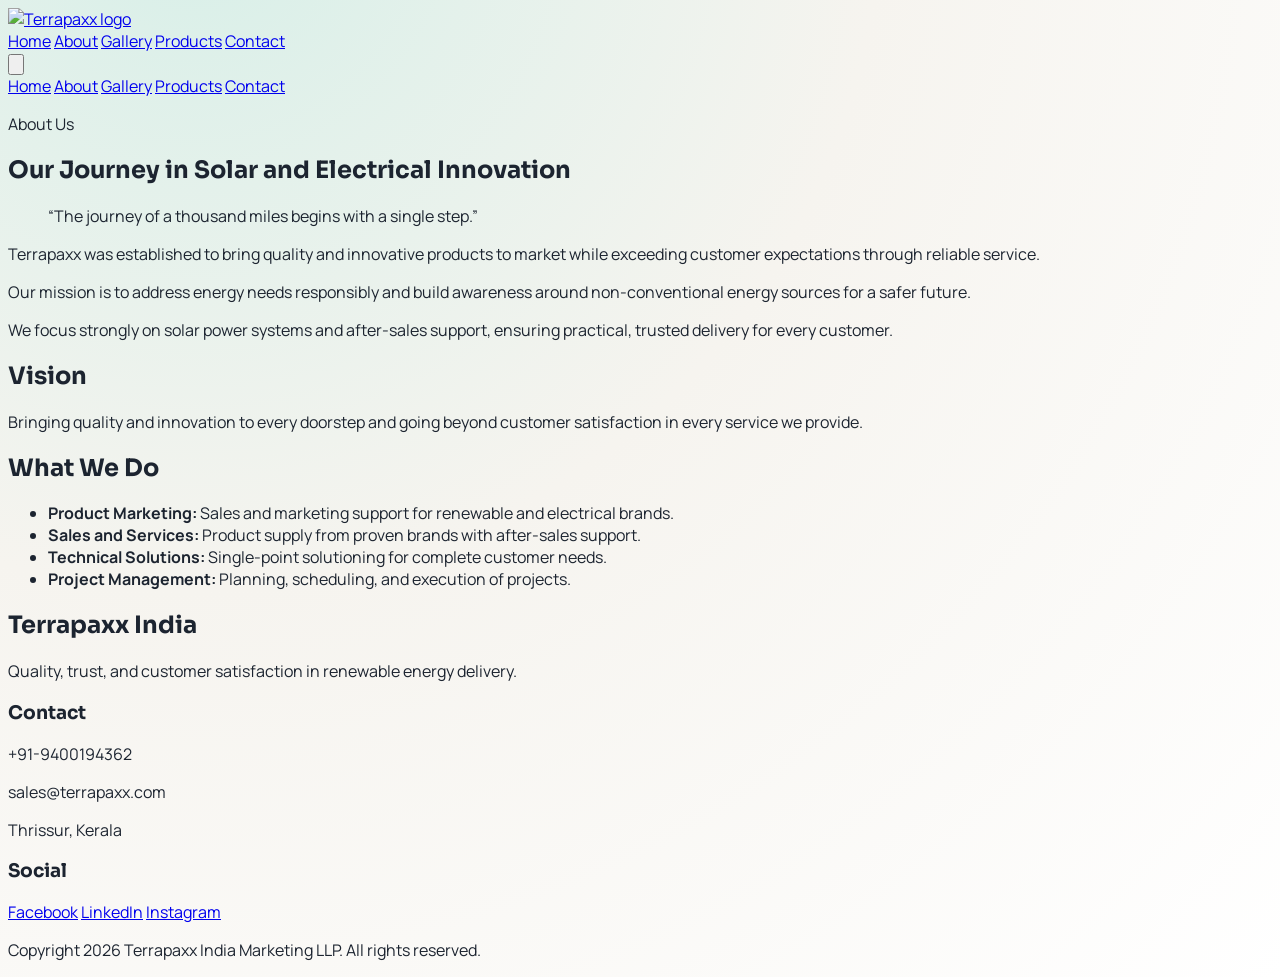
==== about/index.html @ 1fa040c9 "initial website setup for terapaxx" ====
<!doctype html>
<html lang="en">
<head>
  <meta charset="UTF-8">
  <meta name="viewport" content="width=device-width, initial-scale=1.0">
  <title>About Terrapaxx India</title>
  <meta name="description" content="Learn about Terrapaxx India mission, vision, and expertise in solar and electromechanical execution.">
  <meta property="og:title" content="About Terrapaxx India">
  <meta property="og:description" content="The journey, mission, and vision behind Terrapaxx India's renewable energy services.">
  <meta property="og:type" content="website">
  <meta property="og:url" content="https://www.terrapaxx.com/about/">
  <link rel="canonical" href="https://www.terrapaxx.com/about/">
  <link rel="preconnect" href="https://fonts.googleapis.com">
  <link rel="preconnect" href="https://fonts.gstatic.com" crossorigin>
  <link href="https://fonts.googleapis.com/css2?family=Manrope:wght@400;500;600;700;800&family=Sora:wght@500;600;700;800&display=swap" rel="stylesheet">
  <script src="https://cdn.tailwindcss.com"></script>
  <link rel="stylesheet" href="/assets/css/styles.css">
</head>
<body>
  <a class="skip-link" href="#mainContent">Skip to main content</a>
  <header class="site-header fixed inset-x-0 top-0 z-40 transition-all duration-300">
    <div class="mx-auto max-w-7xl px-4 sm:px-6 lg:px-8">
      <div class="flex h-20 items-center justify-between">
        <a href="/" class="flex items-center gap-3" aria-label="Terrapaxx home">
          <img src="https://www.terrapaxx.com/assets/images/terrapaxx-logo.png" alt="Terrapaxx logo" class="h-11 w-auto" loading="lazy">
        </a>
        <nav class="hidden items-center gap-7 md:flex" aria-label="Main navigation">
          <a href="/" data-nav-link class="text-sm font-semibold text-terra-ink transition hover:text-terra-teal">Home</a>
          <a href="/about/" data-nav-link class="text-sm font-semibold text-terra-ink transition hover:text-terra-teal">About</a>
          <a href="/gallery/" data-nav-link class="text-sm font-semibold text-terra-ink transition hover:text-terra-teal">Gallery</a>
          <a href="/products/" data-nav-link class="text-sm font-semibold text-terra-ink transition hover:text-terra-teal">Products</a>
          <a href="/contact-us/" data-nav-link class="rounded-full bg-terra-deep px-4 py-2 text-sm font-semibold text-white transition hover:bg-terra-teal">Contact</a>
        </nav>
        <button id="menuButton" class="md:hidden rounded-lg border border-slate-300 p-2" aria-expanded="false" aria-controls="mobileMenu" aria-label="Open menu">
          <svg xmlns="http://www.w3.org/2000/svg" class="h-6 w-6" fill="none" viewBox="0 0 24 24" stroke="currentColor"><path stroke-linecap="round" stroke-linejoin="round" stroke-width="1.8" d="M4 6h16M4 12h16M4 18h16" /></svg>
        </button>
      </div>
      <div id="mobileMenu" class="hidden border-t border-slate-200 pb-4 md:hidden">
        <nav class="mt-3 flex flex-col gap-2" aria-label="Mobile navigation">
          <a href="/" data-nav-link class="rounded-lg px-3 py-2 text-sm font-semibold text-terra-ink hover:bg-slate-100">Home</a>
          <a href="/about/" data-nav-link class="rounded-lg px-3 py-2 text-sm font-semibold text-terra-ink hover:bg-slate-100">About</a>
          <a href="/gallery/" data-nav-link class="rounded-lg px-3 py-2 text-sm font-semibold text-terra-ink hover:bg-slate-100">Gallery</a>
          <a href="/products/" data-nav-link class="rounded-lg px-3 py-2 text-sm font-semibold text-terra-ink hover:bg-slate-100">Products</a>
          <a href="/contact-us/" data-nav-link class="rounded-lg bg-terra-deep px-3 py-2 text-sm font-semibold text-white">Contact</a>
        </nav>
      </div>
    </div>
  </header>

  <main id="mainContent" class="pt-24">
    <section class="mx-auto max-w-6xl px-4 py-14 sm:px-6 lg:px-8">
      <div class="reveal rounded-3xl bg-white p-8 shadow-sm ring-1 ring-slate-200 sm:p-10">
        <p class="text-xs font-bold uppercase tracking-[0.18em] text-terra-teal">About Us</p>
        <h1 class="mt-3 text-4xl font-extrabold text-terra-deep">Our Journey in Solar and Electrical Innovation</h1>
        <blockquote class="mt-6 border-l-4 border-terra-gold pl-4 text-slate-700">“The journey of a thousand miles begins with a single step.”</blockquote>
        <div class="mt-6 space-y-4 text-slate-700">
          <p>Terrapaxx was established to bring quality and innovative products to market while exceeding customer expectations through reliable service.</p>
          <p>Our mission is to address energy needs responsibly and build awareness around non-conventional energy sources for a safer future.</p>
          <p>We focus strongly on solar power systems and after-sales support, ensuring practical, trusted delivery for every customer.</p>
        </div>
      </div>
    </section>

    <section class="mx-auto max-w-6xl px-4 pb-16 sm:px-6 lg:px-8">
      <div class="grid gap-6 md:grid-cols-2">
        <article class="reveal rounded-2xl bg-white p-6 shadow-sm ring-1 ring-slate-200">
          <h2 class="text-2xl font-bold text-terra-deep">Vision</h2>
          <p class="mt-3 text-slate-700">Bringing quality and innovation to every doorstep and going beyond customer satisfaction in every service we provide.</p>
        </article>
        <article class="reveal rounded-2xl bg-white p-6 shadow-sm ring-1 ring-slate-200">
          <h2 class="text-2xl font-bold text-terra-deep">What We Do</h2>
          <ul class="mt-3 space-y-3 text-slate-700">
            <li><strong>Product Marketing:</strong> Sales and marketing support for renewable and electrical brands.</li>
            <li><strong>Sales and Services:</strong> Product supply from proven brands with after-sales support.</li>
            <li><strong>Technical Solutions:</strong> Single-point solutioning for complete customer needs.</li>
            <li><strong>Project Management:</strong> Planning, scheduling, and execution of projects.</li>
          </ul>
        </article>
      </div>
    </section>
  </main>

  <footer class="border-t border-slate-200 bg-white/90">
    <div class="mx-auto grid max-w-7xl gap-10 px-4 py-10 sm:px-6 md:grid-cols-3 lg:px-8">
      <div>
        <h2 class="text-lg font-bold text-terra-deep">Terrapaxx India</h2>
        <p class="mt-2 text-sm text-slate-600">Quality, trust, and customer satisfaction in renewable energy delivery.</p>
      </div>
      <div>
        <h3 class="text-sm font-bold uppercase tracking-wide text-slate-500">Contact</h3>
        <p class="mt-2 text-sm text-slate-700">+91-9400194362</p>
        <p class="text-sm text-slate-700">sales@terrapaxx.com</p>
        <p class="text-sm text-slate-700">Thrissur, Kerala</p>
      </div>
      <div>
        <h3 class="text-sm font-bold uppercase tracking-wide text-slate-500">Social</h3>
        <div class="mt-2 flex gap-4 text-sm font-semibold">
          <a class="text-terra-teal hover:underline" href="https://web.facebook.com/terrapaxx/" target="_blank" rel="noopener">Facebook</a>
          <a class="text-terra-teal hover:underline" href="https://www.linkedin.com/company/terrapaxx-india-marketing-llp" target="_blank" rel="noopener">LinkedIn</a>
          <a class="text-terra-teal hover:underline" href="https://www.instagram.com/terrapaxx_india?igsh=eGJqOGloN3NxOTlw" target="_blank" rel="noopener">Instagram</a>
        </div>
      </div>
    </div>
    <p class="border-t border-slate-200 py-4 text-center text-xs text-slate-500">Copyright <span id="currentYear"></span> Terrapaxx India Marketing LLP. All rights reserved.</p>
  </footer>

  <script src="/assets/js/main.js" defer></script>
</body>
</html>
---- assets/css/styles.css ----
:root {
  --brand-deep: #0f3d3e;
  --brand-teal: #1f7a7a;
  --brand-sand: #f6f4ef;
  --brand-gold: #f2a900;
  --brand-ink: #1c2430;
}

html {
  scroll-behavior: smooth;
}

body {
  font-family: "Manrope", sans-serif;
  color: var(--brand-ink);
  background: radial-gradient(circle at 15% -10%, #d7efe8 0%, #f6f4ef 45%, #ffffff 100%);
}

h1,
h2,
h3 {
  font-family: "Sora", sans-serif;
}

.site-header.scrolled {
  background-color: rgba(255, 255, 255, 0.88);
  backdrop-filter: blur(10px);
  box-shadow: 0 8px 30px rgba(16, 42, 67, 0.08);
}

.hero-grid {
  position: relative;
  overflow: hidden;
  background-color: rgba(255, 255, 255, 0.5);
  backdrop-filter: blur(12px);
  -webkit-backdrop-filter: blur(12px);
  background-image: linear-gradient(145deg, rgba(31, 122, 122, 0.11), rgba(242, 169, 0, 0.11));
  border: 1px solid rgba(31, 122, 122, 0.2);
}

.mobile-menu-glass {
  margin-top: 0.35rem;
  border-radius: 0.9rem;
  border: 1px solid rgba(15, 61, 62, 0.16);
  background: rgba(255, 255, 255, 0.5);
  backdrop-filter: blur(16px);
  -webkit-backdrop-filter: blur(16px);
  box-shadow: 0 14px 30px rgba(20, 55, 76, 0.16);
}

.hero-gallery-layer {
  position: absolute;
  inset: 0;
  z-index: 0;
  opacity: 0.5;
  pointer-events: none;
}

.hero-gallery-track {
  display: grid;
  grid-template-columns: repeat(4, minmax(0, 1fr));
  gap: 0.6rem;
  padding: 0.6rem;
  height: 100%;
  animation: heroPan 14s ease-in-out infinite alternate;
}

.hero-gallery-thumb {
  position: relative;
  width: 100%;
  height: 100%;
  min-height: 110px;
  object-fit: cover;
  border-radius: 0.95rem;
  filter: saturate(0.92) contrast(1.03);
  box-shadow: 0 8px 22px rgba(15, 61, 62, 0.18);
  animation: heroFloat 5.5s ease-in-out infinite;
}

.hero-gallery-thumb:nth-child(2) {
  animation-delay: 0.7s;
}

.hero-gallery-thumb:nth-child(3) {
  animation-delay: 1.5s;
}

.hero-gallery-thumb:nth-child(4) {
  animation-delay: 2.2s;
}

@keyframes heroPan {
  from {
    transform: translateX(-10px) translateY(6px) scale(1.01);
  }
  to {
    transform: translateX(10px) translateY(-6px) scale(1.03);
  }
}

@keyframes heroFloat {
  0% {
    transform: translateY(0) scale(1);
  }
  50% {
    transform: translateY(-8px) scale(1.04);
  }
  100% {
    transform: translateY(0) scale(1);
  }
}

.reveal {
  opacity: 0;
  transform: translateY(14px);
  transition: opacity 0.55s ease, transform 0.55s ease;
}

.reveal.show {
  opacity: 1;
  transform: translateY(0);
}

.gallery-card img {
  transition: transform 0.35s ease;
}

.gallery-card:hover img,
.gallery-card:focus-within img {
  transform: scale(1.04);
}

.reach-card {
  transition: transform 0.24s ease, box-shadow 0.24s ease, border-color 0.24s ease, background-color 0.24s ease;
}

.reach-card:hover,
.reach-card:focus-visible {
  transform: translateY(-4px);
  box-shadow: 0 10px 20px rgba(15, 61, 62, 0.14);
}

.lightbox {
  background: rgba(8, 15, 28, 0.88);
}

.link-active {
  color: var(--brand-teal);
  font-weight: 700;
}

.skip-link {
  position: absolute;
  left: -999px;
  top: auto;
  width: 1px;
  height: 1px;
  overflow: hidden;
}

.skip-link:focus {
  left: 1rem;
  top: 1rem;
  width: auto;
  height: auto;
  z-index: 999;
  background: #fff;
  color: #000;
  padding: 0.5rem 0.75rem;
  border-radius: 0.5rem;
  box-shadow: 0 6px 18px rgba(0, 0, 0, 0.2);
}

:focus-visible {
  outline: 3px solid rgba(31, 122, 122, 0.55);
  outline-offset: 3px;
}

@media (prefers-reduced-motion: reduce) {
  .hero-gallery-track,
  .hero-gallery-thumb {
    animation: none;
  }

  .reach-card {
    transition: none;
  }

  .reach-card:hover,
  .reach-card:focus-visible {
    transform: none;
    box-shadow: none;
  }
}
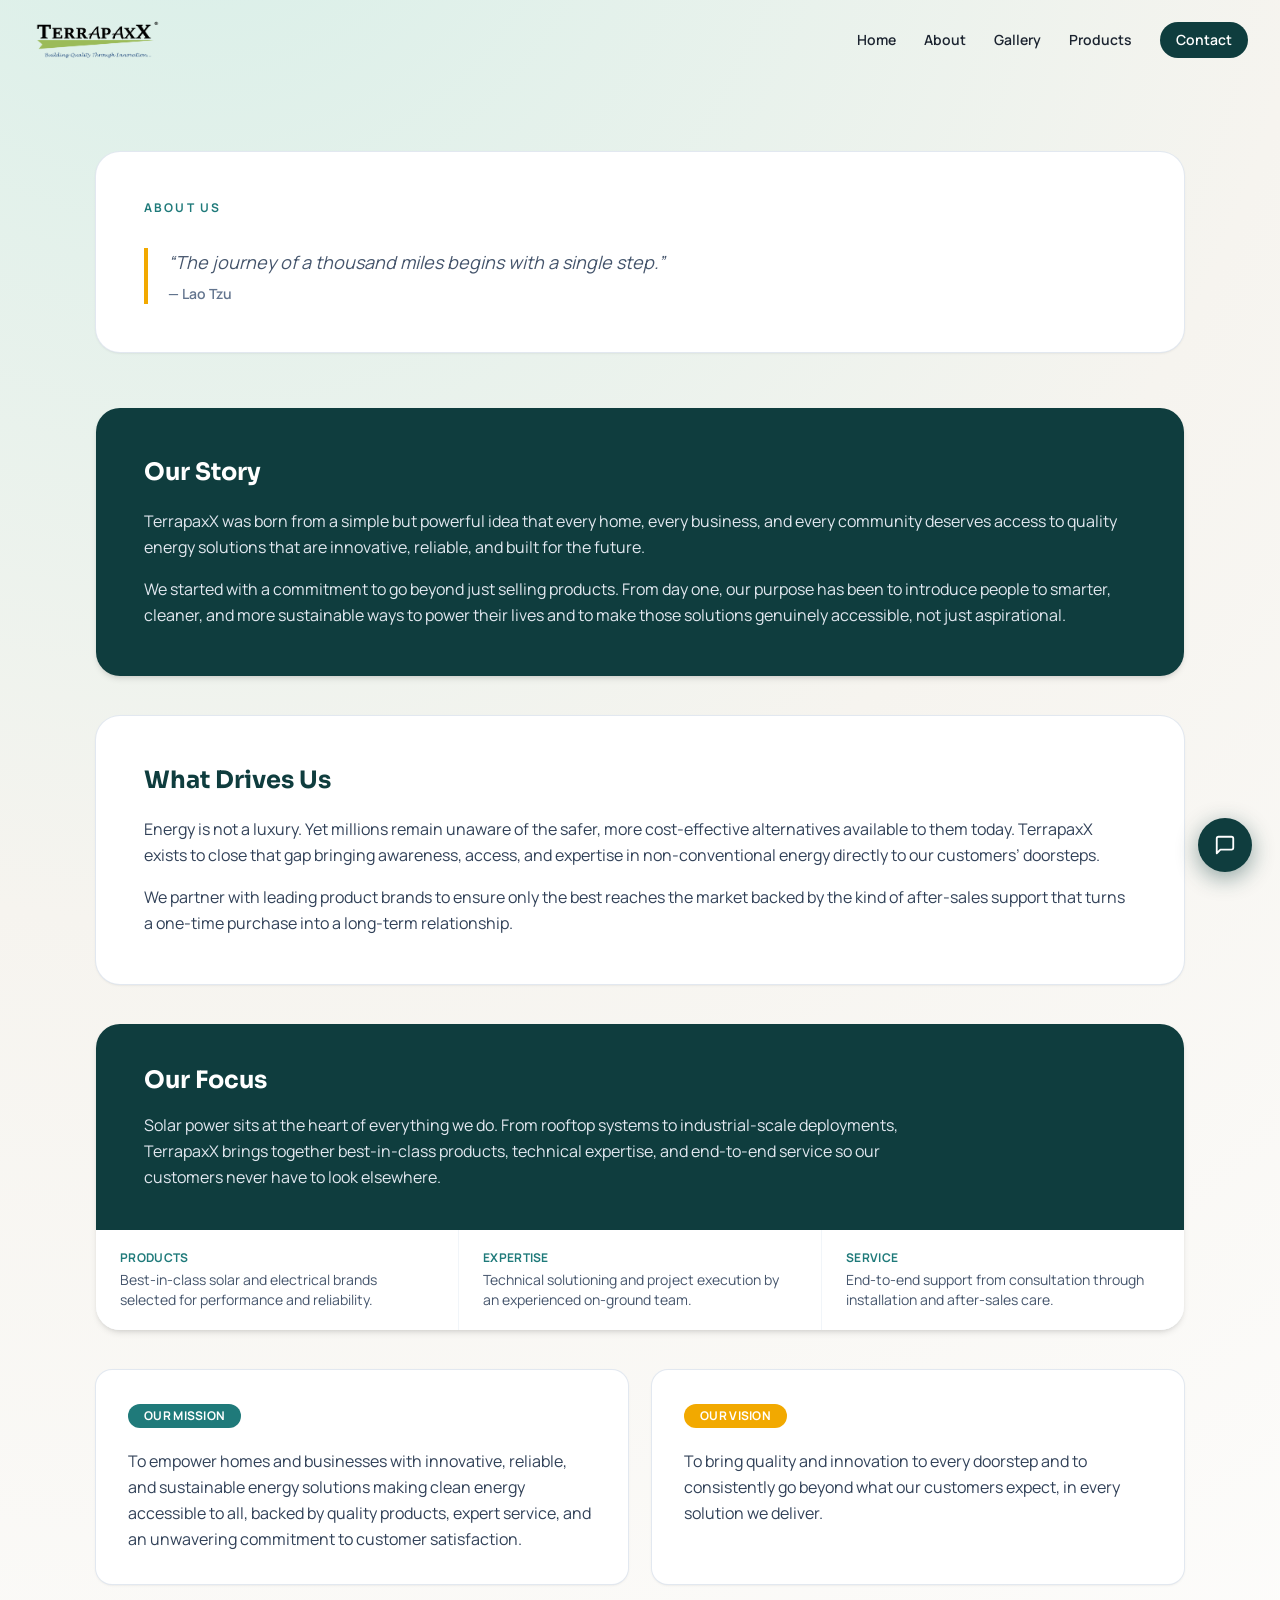
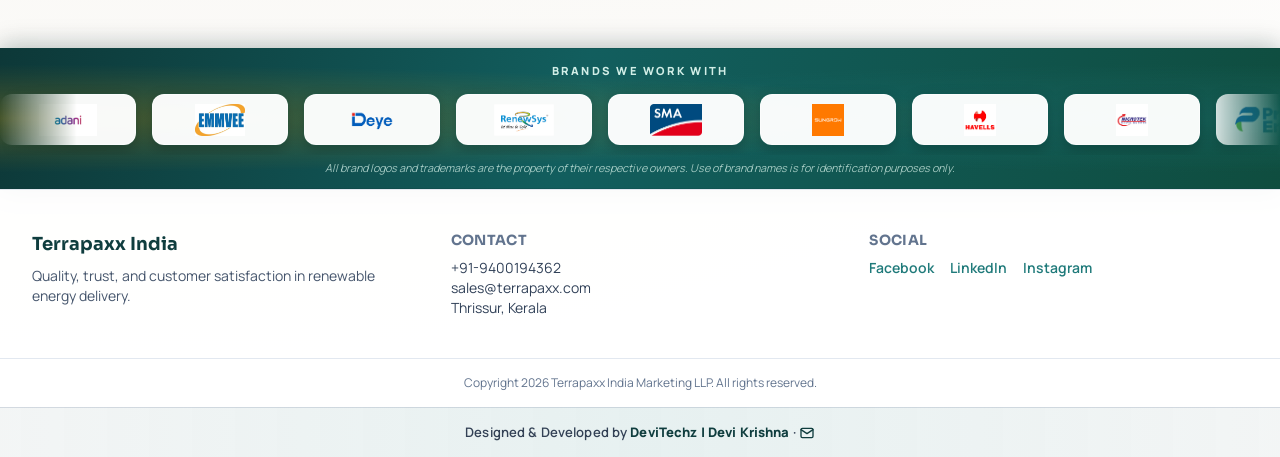
==== commit 84631f6f: "Add solar power and water heater product pages, and configure Tailwind CSS - Created new HTML pages " ====
--- a/about/index.html
+++ b/about/index.html
@@ -13,7 +13,7 @@
   <link rel="preconnect" href="https://fonts.googleapis.com">
   <link rel="preconnect" href="https://fonts.gstatic.com" crossorigin>
   <link href="https://fonts.googleapis.com/css2?family=Manrope:wght@400;500;600;700;800&family=Sora:wght@500;600;700;800&display=swap" rel="stylesheet">
-  <script src="https://cdn.tailwindcss.com"></script>
+  <link rel="stylesheet" href="/assets/css/tailwind.css">
   <link rel="stylesheet" href="/assets/css/styles.css">
 </head>
 <body>
@@ -22,7 +22,7 @@
     <div class="mx-auto max-w-7xl px-4 sm:px-6 lg:px-8">
       <div class="flex h-20 items-center justify-between">
         <a href="/" class="flex items-center gap-3" aria-label="Terrapaxx home">
-          <img src="https://www.terrapaxx.com/assets/images/terrapaxx-logo.png" alt="Terrapaxx logo" class="h-11 w-auto" loading="lazy">
+          <img src="/assets/images/terrapaxx-logo.png" alt="Terrapaxx logo" class="h-11 w-auto" loading="lazy">
         </a>
         <nav class="hidden items-center gap-7 md:flex" aria-label="Main navigation">
           <a href="/" data-nav-link class="text-sm font-semibold text-terra-ink transition hover:text-terra-teal">Home</a>
@@ -48,38 +48,114 @@
   </header>
 
   <main id="mainContent" class="pt-24">
+
+    <!-- Hero / Intro -->
     <section class="mx-auto max-w-6xl px-4 py-14 sm:px-6 lg:px-8">
-      <div class="reveal rounded-3xl bg-white p-8 shadow-sm ring-1 ring-slate-200 sm:p-10">
+      <div class="reveal rounded-3xl bg-white p-8 shadow-sm ring-1 ring-slate-200 sm:p-12">
         <p class="text-xs font-bold uppercase tracking-[0.18em] text-terra-teal">About Us</p>
-        <h1 class="mt-3 text-4xl font-extrabold text-terra-deep">Our Journey in Solar and Electrical Innovation</h1>
-        <blockquote class="mt-6 border-l-4 border-terra-gold pl-4 text-slate-700">“The journey of a thousand miles begins with a single step.”</blockquote>
-        <div class="mt-6 space-y-4 text-slate-700">
-          <p>Terrapaxx was established to bring quality and innovative products to market while exceeding customer expectations through reliable service.</p>
-          <p>Our mission is to address energy needs responsibly and build awareness around non-conventional energy sources for a safer future.</p>
-          <p>We focus strongly on solar power systems and after-sales support, ensuring practical, trusted delivery for every customer.</p>
+        <blockquote class="mt-8 border-l-4 border-terra-gold pl-5">
+          <p class="text-lg italic text-slate-600">“The journey of a thousand miles begins with a single step.”</p>
+          <footer class="mt-2 text-sm font-semibold text-slate-500">— Lao Tzu</footer>
+        </blockquote>
+      </div>
+    </section>
+
+    <!-- Our Story -->
+    <section class="mx-auto max-w-6xl px-4 pb-10 sm:px-6 lg:px-8">
+      <div class="reveal rounded-3xl bg-terra-deep p-8 text-white shadow-md sm:p-12">
+        <h2 class="text-2xl font-bold">Our Story</h2>
+        <div class="mt-5 space-y-4 leading-relaxed text-slate-200">
+          <p>TerrapaxX was born from a simple but powerful idea that every home, every business, and every community deserves access to quality energy solutions that are innovative, reliable, and built for the future.</p>
+          <p>We started with a commitment to go beyond just selling products. From day one, our purpose has been to introduce people to smarter, cleaner, and more sustainable ways to power their lives and to make those solutions genuinely accessible, not just aspirational.</p>
         </div>
       </div>
     </section>
 
+    <!-- What Drives Us -->
+    <section class="mx-auto max-w-6xl px-4 pb-10 sm:px-6 lg:px-8">
+      <div class="reveal rounded-3xl bg-white p-8 shadow-sm ring-1 ring-slate-200 sm:p-12">
+        <h2 class="text-2xl font-bold text-terra-deep">What Drives Us</h2>
+        <div class="mt-5 space-y-4 leading-relaxed text-slate-700">
+          <p>Energy is not a luxury. Yet millions remain unaware of the safer, more cost-effective alternatives available to them today. TerrapaxX exists to close that gap bringing awareness, access, and expertise in non-conventional energy directly to our customers’ doorsteps.</p>
+          <p>We partner with leading product brands to ensure only the best reaches the market backed by the kind of after-sales support that turns a one-time purchase into a long-term relationship.</p>
+        </div>
+      </div>
+    </section>
+
+    <!-- Our Focus -->
+    <section class="mx-auto max-w-6xl px-4 pb-10 sm:px-6 lg:px-8">
+      <div class="reveal overflow-hidden rounded-3xl shadow-md">
+        <div class="bg-terra-deep px-8 py-10 sm:px-12">
+          <h2 class="text-2xl font-bold text-white">Our Focus</h2>
+          <p class="mt-4 max-w-3xl leading-relaxed text-slate-200">Solar power sits at the heart of everything we do. From rooftop systems to industrial-scale deployments, TerrapaxX brings together best-in-class products, technical expertise, and end-to-end service so our customers never have to look elsewhere.</p>
+        </div>
+        <div class="grid gap-px bg-slate-100 sm:grid-cols-3">
+          <div class="bg-white px-6 py-5">
+            <p class="text-xs font-bold uppercase tracking-wide text-terra-teal">Products</p>
+            <p class="mt-1 text-sm text-slate-600">Best-in-class solar and electrical brands selected for performance and reliability.</p>
+          </div>
+          <div class="bg-white px-6 py-5">
+            <p class="text-xs font-bold uppercase tracking-wide text-terra-teal">Expertise</p>
+            <p class="mt-1 text-sm text-slate-600">Technical solutioning and project execution by an experienced on-ground team.</p>
+          </div>
+          <div class="bg-white px-6 py-5">
+            <p class="text-xs font-bold uppercase tracking-wide text-terra-teal">Service</p>
+            <p class="mt-1 text-sm text-slate-600">End-to-end support from consultation through installation and after-sales care.</p>
+          </div>
+        </div>
+      </div>
+    </section>
+
+    <!-- Mission & Vision -->
     <section class="mx-auto max-w-6xl px-4 pb-16 sm:px-6 lg:px-8">
       <div class="grid gap-6 md:grid-cols-2">
-        <article class="reveal rounded-2xl bg-white p-6 shadow-sm ring-1 ring-slate-200">
-          <h2 class="text-2xl font-bold text-terra-deep">Vision</h2>
-          <p class="mt-3 text-slate-700">Bringing quality and innovation to every doorstep and going beyond customer satisfaction in every service we provide.</p>
+        <article class="reveal rounded-2xl bg-white p-8 shadow-sm ring-1 ring-slate-200">
+          <span class="inline-block rounded-full bg-terra-teal px-4 py-1 text-xs font-bold uppercase tracking-wide text-white">Our Mission</span>
+          <p class="mt-5 leading-relaxed text-slate-700">To empower homes and businesses with innovative, reliable, and sustainable energy solutions making clean energy accessible to all, backed by quality products, expert service, and an unwavering commitment to customer satisfaction.</p>
         </article>
-        <article class="reveal rounded-2xl bg-white p-6 shadow-sm ring-1 ring-slate-200">
-          <h2 class="text-2xl font-bold text-terra-deep">What We Do</h2>
-          <ul class="mt-3 space-y-3 text-slate-700">
-            <li><strong>Product Marketing:</strong> Sales and marketing support for renewable and electrical brands.</li>
-            <li><strong>Sales and Services:</strong> Product supply from proven brands with after-sales support.</li>
-            <li><strong>Technical Solutions:</strong> Single-point solutioning for complete customer needs.</li>
-            <li><strong>Project Management:</strong> Planning, scheduling, and execution of projects.</li>
-          </ul>
+        <article class="reveal rounded-2xl bg-white p-8 shadow-sm ring-1 ring-slate-200">
+          <span class="inline-block rounded-full bg-terra-gold px-4 py-1 text-xs font-bold uppercase tracking-wide text-white">Our Vision</span>
+          <p class="mt-5 leading-relaxed text-slate-700">To bring quality and innovation to every doorstep and to consistently go beyond what our customers expect, in every solution we deliver.</p>
         </article>
       </div>
     </section>
+
   </main>
 
+  <section class="brand-marquee" aria-label="Partner brands">
+    <p class="brand-marquee-heading">Brands We Work With</p>
+    <div class="brand-marquee-viewport">
+      <div class="brand-marquee-track">
+        <div class="brand-marquee-group">
+          <div class="brand-logo-chip"><img src="/assets/images/logos/Adani.jpg" alt="Adani" loading="lazy"></div>
+          <div class="brand-logo-chip"><img src="/assets/images/logos/EMMVEE.png" alt="Emmvee" loading="lazy"></div>
+          <div class="brand-logo-chip"><img src="/assets/images/logos/LOGO.png" alt="Brand logo" loading="lazy"></div>
+          <div class="brand-logo-chip"><img src="/assets/images/logos/Renewsys.png" alt="Renewsys" loading="lazy"></div>
+          <div class="brand-logo-chip"><img src="/assets/images/logos/SMA_Solar_idkl4eTfea_0.png" alt="SMA Solar" loading="lazy"></div>
+          <div class="brand-logo-chip"><img src="/assets/images/logos/Sungrow.png" alt="Sungrow" loading="lazy"></div>
+          <div class="brand-logo-chip"><img src="/assets/images/logos/havells-logo-png_seeklogo-343289.png" alt="Havells" loading="lazy"></div>
+          <div class="brand-logo-chip"><img src="/assets/images/logos/microtek-logo-png_seeklogo-196359.png" alt="Microtek" loading="lazy"></div>
+          <div class="brand-logo-chip"><img src="/assets/images/logos/premier-energies.b1bb2f7bbecd36942cfa.png" alt="Premier Energies" loading="lazy"></div>
+          <div class="brand-logo-chip"><img src="/assets/images/logos/vguard.png" alt="V-Guard" loading="lazy"></div>
+          <div class="brand-logo-chip"><img src="/assets/images/logos/waree.png" alt="Waaree" loading="lazy"></div>
+        </div>
+        <div class="brand-marquee-group" aria-hidden="true">
+          <div class="brand-logo-chip"><img src="/assets/images/logos/Adani.jpg" alt="Adani" loading="lazy"></div>
+          <div class="brand-logo-chip"><img src="/assets/images/logos/EMMVEE.png" alt="Emmvee" loading="lazy"></div>
+          <div class="brand-logo-chip"><img src="/assets/images/logos/LOGO.png" alt="Brand logo" loading="lazy"></div>
+          <div class="brand-logo-chip"><img src="/assets/images/logos/Renewsys.png" alt="Renewsys" loading="lazy"></div>
+          <div class="brand-logo-chip"><img src="/assets/images/logos/SMA_Solar_idkl4eTfea_0.png" alt="SMA Solar" loading="lazy"></div>
+          <div class="brand-logo-chip"><img src="/assets/images/logos/Sungrow.png" alt="Sungrow" loading="lazy"></div>
+          <div class="brand-logo-chip"><img src="/assets/images/logos/havells-logo-png_seeklogo-343289.png" alt="Havells" loading="lazy"></div>
+          <div class="brand-logo-chip"><img src="/assets/images/logos/microtek-logo-png_seeklogo-196359.png" alt="Microtek" loading="lazy"></div>
+          <div class="brand-logo-chip"><img src="/assets/images/logos/premier-energies.b1bb2f7bbecd36942cfa.png" alt="Premier Energies" loading="lazy"></div>
+          <div class="brand-logo-chip"><img src="/assets/images/logos/vguard.png" alt="V-Guard" loading="lazy"></div>
+          <div class="brand-logo-chip"><img src="/assets/images/logos/waree.png" alt="Waaree" loading="lazy"></div>
+        </div>
+      </div>
+    </div>
+    <p class="brand-marquee-disclaimer">All brand logos and trademarks are the property of their respective owners. Use of brand names is for identification purposes only.</p>
+  </section>
   <footer class="border-t border-slate-200 bg-white/90">
     <div class="mx-auto grid max-w-7xl gap-10 px-4 py-10 sm:px-6 md:grid-cols-3 lg:px-8">
       <div>
--- a/assets/css/styles.css
+++ b/assets/css/styles.css
@@ -26,6 +26,17 @@
   background-color: rgba(255, 255, 255, 0.88);
   backdrop-filter: blur(10px);
   box-shadow: 0 8px 30px rgba(16, 42, 67, 0.08);
+}
+
+.site-header.menu-open {
+  background-color: rgba(255, 255, 255, 0.94);
+  backdrop-filter: blur(12px);
+  -webkit-backdrop-filter: blur(12px);
+  box-shadow: 0 10px 28px rgba(16, 42, 67, 0.14);
+}
+
+.site-header > div {
+  position: relative;
 }
 
 .hero-grid {
@@ -42,10 +53,123 @@
   margin-top: 0.35rem;
   border-radius: 0.9rem;
   border: 1px solid rgba(15, 61, 62, 0.16);
-  background: rgba(255, 255, 255, 0.5);
+  background: rgba(255, 255, 255, 0.97);
   backdrop-filter: blur(16px);
   -webkit-backdrop-filter: blur(16px);
   box-shadow: 0 14px 30px rgba(20, 55, 76, 0.16);
+}
+
+.site-header #mobileMenu {
+  position: absolute;
+  left: 0;
+  right: 0;
+  top: calc(100% + 0.35rem);
+  z-index: 60;
+  margin-top: 0.35rem;
+  border-radius: 0.9rem;
+  border: 1px solid rgba(15, 61, 62, 0.16);
+  background: rgba(255, 255, 255, 0.97);
+  backdrop-filter: blur(12px);
+  -webkit-backdrop-filter: blur(12px);
+  box-shadow: 0 14px 30px rgba(20, 55, 76, 0.16);
+}
+
+/* ── Brand Marquee Strip ── */
+.brand-marquee {
+  /* Full-bleed: override any max-width parent */
+  width: 100%;
+  margin-top: 0;
+  border-top: 1px solid rgba(15, 61, 62, 0.22);
+  border-bottom: 1px solid rgba(15, 61, 62, 0.22);
+  overflow: hidden;
+  background:
+    radial-gradient(ellipse at 0% 50%, rgba(242, 169, 0, 0.25) 0%, transparent 55%),
+    radial-gradient(ellipse at 100% 50%, rgba(31, 122, 122, 0.35) 0%, transparent 55%),
+    linear-gradient(105deg, #0d3838 0%, #125e5e 45%, #0f4d3f 100%);
+  box-shadow: 0 -4px 24px rgba(12, 43, 44, 0.18), 0 4px 24px rgba(12, 43, 44, 0.18);
+}
+
+.brand-marquee-heading {
+  padding: 0.9rem 1rem 0.2rem;
+  text-align: center;
+  color: rgba(220, 245, 238, 0.95);
+  font-size: 0.7rem;
+  font-weight: 800;
+  letter-spacing: 0.2em;
+  text-transform: uppercase;
+}
+
+.brand-marquee-viewport {
+  padding: 0.65rem 0;
+  overflow: hidden;
+  /* Fade edges so loop looks seamless */
+  -webkit-mask-image: linear-gradient(to right, transparent 0%, black 6%, black 94%, transparent 100%);
+  mask-image: linear-gradient(to right, transparent 0%, black 6%, black 94%, transparent 100%);
+}
+
+.brand-marquee-track {
+  /* Single horizontal line that cannot break */
+  display: flex;
+  flex-wrap: nowrap;
+  align-items: center;
+  width: max-content;
+  gap: 0;
+  animation: brandSlide 26s linear infinite;
+  will-change: transform;
+}
+
+.brand-marquee-group {
+  display: flex;
+  flex-wrap: nowrap;
+  align-items: center;
+  gap: 1rem;
+  /* Right padding equals the gap so the loop seam is invisible */
+  padding-right: 1rem;
+  flex-shrink: 0;
+}
+
+.brand-logo-chip {
+  flex: 0 0 auto;
+  height: 3.2rem;
+  width: 8.5rem;
+  display: flex;
+  align-items: center;
+  justify-content: center;
+  border-radius: 0.75rem;
+  background: rgba(255, 255, 255, 0.97);
+  border: 1px solid rgba(255, 255, 255, 0.6);
+  box-shadow: 0 4px 14px rgba(0, 0, 0, 0.22), 0 0 0 1px rgba(31,122,122,0.08);
+  padding: 0.4rem 0.7rem;
+  transition: transform 0.2s ease, box-shadow 0.2s ease;
+}
+
+.brand-logo-chip:hover {
+  transform: scale(1.07);
+  box-shadow: 0 8px 22px rgba(0, 0, 0, 0.3);
+}
+
+.brand-logo-chip img {
+  display: block;
+  max-height: 2rem;
+  max-width: 100%;
+  width: 100%;
+  object-fit: contain;
+  object-position: center;
+}
+
+.brand-marquee-disclaimer {
+  margin: 0;
+  padding: 0.3rem 1rem 0.8rem;
+  text-align: center;
+  color: rgba(210, 238, 228, 0.75);
+  font-size: 0.68rem;
+  font-style: italic;
+  line-height: 1.4;
+}
+
+@keyframes brandSlide {
+  0%   { transform: translateX(0); }
+  100% { transform: translateX(-50%); }
 }
 
 .hero-gallery-layer {
@@ -176,12 +300,197 @@
   outline-offset: 3px;
 }
 
+/* ── Floating Contact FAB ── */
+.contact-fab {
+  position: fixed;
+  bottom: 1.75rem;
+  right: 1.75rem;
+  z-index: 9000;
+  display: flex;
+  flex-direction: column;
+  align-items: flex-end;
+  gap: 0.7rem;
+}
+
+.contact-fab-trigger {
+  width: 3.4rem;
+  height: 3.4rem;
+  border-radius: 50%;
+  background: var(--brand-deep);
+  color: #fff;
+  border: none;
+  cursor: pointer;
+  display: flex;
+  align-items: center;
+  justify-content: center;
+  box-shadow: 0 6px 22px rgba(15, 61, 62, 0.45);
+  transition: background 0.2s, transform 0.2s;
+  position: relative;
+  flex-shrink: 0;
+}
+
+.contact-fab-trigger:hover {
+  background: var(--brand-teal);
+  transform: scale(1.06);
+}
+
+.contact-fab-trigger svg {
+  position: absolute;
+  transition: opacity 0.2s ease, transform 0.25s ease;
+}
+
+.contact-fab-trigger .fab-icon-chat {
+  opacity: 1;
+  transform: scale(1) rotate(0deg);
+}
+
+.contact-fab-trigger .fab-icon-close {
+  opacity: 0;
+  transform: scale(0.5) rotate(-90deg);
+}
+
+.contact-fab.is-open .contact-fab-trigger {
+  background: var(--brand-teal);
+}
+
+.contact-fab.is-open .contact-fab-trigger .fab-icon-chat {
+  opacity: 0;
+  transform: scale(0.5) rotate(90deg);
+}
+
+.contact-fab.is-open .contact-fab-trigger .fab-icon-close {
+  opacity: 1;
+  transform: scale(1) rotate(0deg);
+}
+
+.contact-fab-options {
+  display: flex;
+  flex-direction: column;
+  align-items: flex-end;
+  gap: 0.65rem;
+  pointer-events: none;
+  order: -1;
+}
+
+.contact-fab-item {
+  display: flex;
+  align-items: center;
+  gap: 0.55rem;
+  text-decoration: none;
+  opacity: 0;
+  transform: translateY(0.6rem) scale(0.85);
+  transition: opacity 0.22s ease, transform 0.25s cubic-bezier(0.34, 1.56, 0.64, 1);
+  pointer-events: none;
+}
+
+.contact-fab.is-open .contact-fab-options {
+  pointer-events: auto;
+}
+
+.contact-fab.is-open .contact-fab-item {
+  opacity: 1;
+  transform: translateY(0) scale(1);
+  pointer-events: auto;
+}
+
+.contact-fab.is-open .contact-fab-item:nth-child(1) { transition-delay: 0.04s; }
+.contact-fab.is-open .contact-fab-item:nth-child(2) { transition-delay: 0.1s; }
+
+.contact-fab-label {
+  background: rgba(20, 40, 50, 0.82);
+  color: #fff;
+  font-size: 0.72rem;
+  font-weight: 700;
+  letter-spacing: 0.04em;
+  padding: 0.28rem 0.65rem;
+  border-radius: 2rem;
+  white-space: nowrap;
+  backdrop-filter: blur(4px);
+}
+
+.contact-fab-btn {
+  width: 2.9rem;
+  height: 2.9rem;
+  border-radius: 50%;
+  display: flex;
+  align-items: center;
+  justify-content: center;
+  color: #fff;
+  flex-shrink: 0;
+  box-shadow: 0 4px 14px rgba(0, 0, 0, 0.22);
+  transition: transform 0.2s, box-shadow 0.2s;
+}
+
+.contact-fab-btn:hover {
+  transform: scale(1.1);
+  box-shadow: 0 6px 20px rgba(0, 0, 0, 0.3);
+}
+
+.contact-fab-wa .contact-fab-btn {
+  background: #25d366;
+}
+
+.contact-fab-call .contact-fab-btn {
+  background: var(--brand-teal);
+}
+
+/* ── Footer Credit ── */
+.devitechz-credit {
+  border-top: 1px solid rgba(148, 163, 184, 0.35);
+  padding: 0.9rem 1rem;
+  text-align: center;
+  background: linear-gradient(90deg, rgba(15, 61, 62, 0.05), rgba(31, 122, 122, 0.11), rgba(15, 61, 62, 0.05));
+}
+
+.devitechz-credit-text {
+  margin: 0;
+  font-size: 0.82rem;
+  font-weight: 600;
+  letter-spacing: 0.01em;
+  color: #334155;
+}
+
+.devitechz-credit a {
+  color: var(--brand-deep);
+  font-weight: 800;
+  text-decoration: none;
+}
+
+.devitechz-credit a:hover,
+.devitechz-credit a:focus-visible {
+  color: var(--brand-teal);
+  text-decoration: underline;
+}
+
+.devitechz-credit-mail {
+  display: inline-flex;
+  align-items: center;
+  justify-content: center;
+  vertical-align: text-bottom;
+  text-decoration: none;
+}
+
+.devitechz-credit-mail svg {
+  display: block;
+}
+
+.devitechz-credit-mail:hover,
+.devitechz-credit-mail:focus-visible {
+  text-decoration: none;
+}
+
 @media (prefers-reduced-motion: reduce) {
   .hero-gallery-track,
   .hero-gallery-thumb {
     animation: none;
   }
 
+  .brand-marquee-track {
+    animation: none;
+    /* Static fallback: center on screen */
+    justify-content: flex-start;
+  }
+
   .reach-card {
     transition: none;
   }
@@ -191,4 +500,9 @@
     transform: none;
     box-shadow: none;
   }
-}
+
+  .contact-fab-item,
+  .contact-fab-trigger svg {
+    transition: none;
+  }
+}
